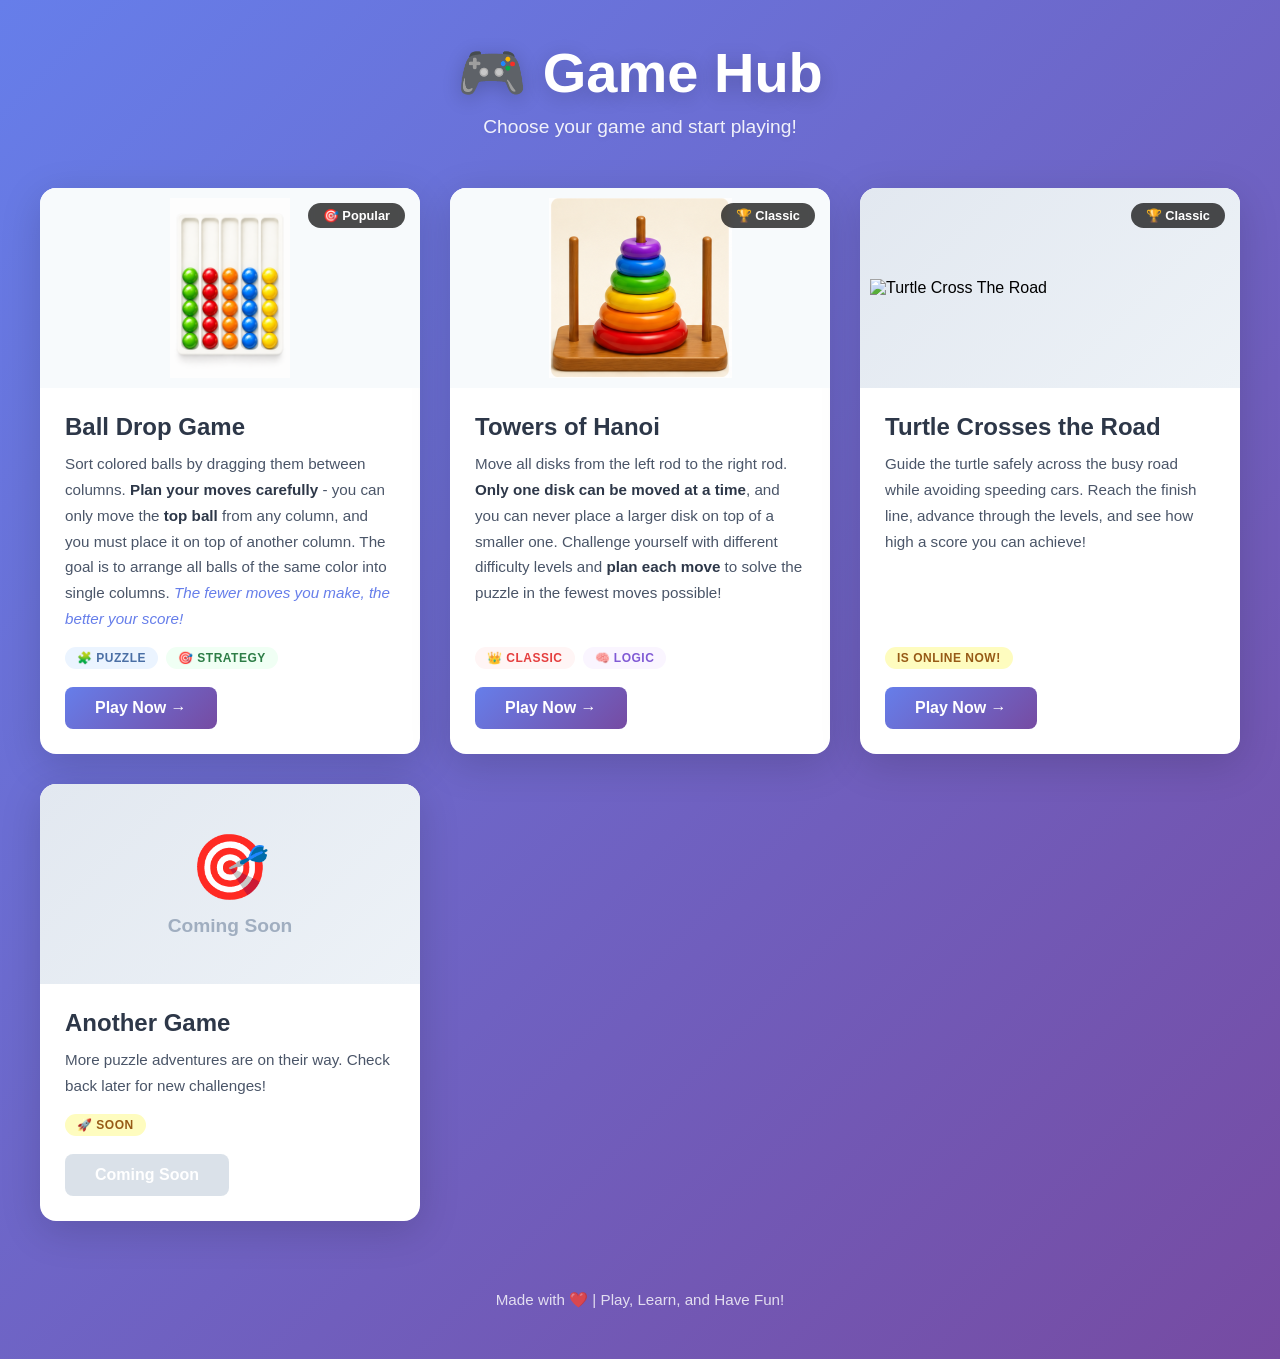
==== Home/index.html @ e2daf2ca "Update index.html" ====
<!DOCTYPE html>
<html lang="en">
<head>
    <meta charset="UTF-8" />
    <meta name="viewport" content="width=device-width, initial-scale=1.0" />
        <link rel="apple-touch-icon" sizes="180x180" href="favicon_io/apple-touch-icon.png">
<link rel="icon" type="image/png" sizes="32x32" href="favicon_io/favicon-32x32.png">
<link rel="icon" type="image/png" sizes="16x16" href="favicon_io/favicon-16x16.png">
<link rel="manifest" href="favicon_io/site.webmanifest">
    <title>Game Hub</title>
    <link rel="stylesheet" href="styles.css" />
</head>
<body>
    <div id="homepage">
        <header>
            <h1>🎮 Game Hub</h1>
            <p>Choose your game and start playing!</p>
        </header>

        <div id="game-grid">
            <!-- Game Card 1: Ball Drop Game -->
            <div class="game-card">
                <div class="game-card-image">
                    <img src="img/Balls.png" alt="Ball Drop Game" />
                    <div class="game-status">🎯 Popular</div>
                </div>
                <div class="game-card-content">
                    <h2>Ball Drop Game</h2>
                    <p class="game-description">
                        Sort colored balls by dragging them between columns. 
                        <strong>Plan your moves carefully</strong> - you can only move the 
                        <strong>top ball</strong> from any column, and you must place it 
                        on top of another column. The goal is to arrange all balls of 
                        the same color into single columns. 
                        <em>The fewer moves you make, the better your score!</em>
                    </p>
                    <div class="game-meta">
                        <span class="tag puzzle">🧩 Puzzle</span>
                        <span class="tag strategy">🎯 Strategy</span>
                    </div>
                    <a href="https://behroozmoniri.github.io/ball-drop-game/" class="play-btn">Play Now →</a>
                </div>
            </div>

            <!-- Game Card 2: Towers of Hanoi -->
            <div class="game-card">
                <div class="game-card-image">
                    <img class="hanoi-card-image" src="img/ToH.png" alt="Towers of Hanoi" />
                    <div class="game-status">🏆 Classic</div>
                </div>
                <div class="game-card-content">
                    <h2>Towers of Hanoi</h2>
                    <p class="game-description">
                        Move all disks from the left rod to the right rod. 
                        <strong>Only one disk can be moved at a time</strong>, 
                        and you can never place a larger disk on top of a smaller one. 
                        Challenge yourself with different difficulty levels and 
                        <strong>plan each move</strong> to solve the puzzle in the 
                        fewest moves possible!
                    </p>
                    <div class="game-meta">
                        <span class="tag classic">👑 Classic</span>
                        <span class="tag logic">🧠 Logic</span>
                    </div>
                    <a href="../game.html" class="play-btn">Play Now →</a>
                </div>
            </div>

            <!-- Game Card 3: Coming Soon -->
            <div class="game-card coming-soon">
                <div class="game-card-image">
                    <img class="turtle-image" src="https://raw.githubusercontent.com/BehroozMoniri/TurtleCrossesTheRoad/main/favicon_io/android-chrome-512x512.png" alt="Turtle Cross The Road" style="max-width:100%;height:auto;" />
                    <div class="game-status">🏆 Classic</div>
                    
        
                </div>
                <div class="game-card-content">
                    <h2>Turtle Crosses the Road</h2>
                    <p class="game-description">
                        Guide the turtle safely across the busy road while avoiding speeding cars. Reach the finish line, advance through the levels, and see how high a score you can achieve!
                    </p>
                    <div class="game-meta">
                        <span class="tag soon">Is online now!</span>
                    </div>
                    
                    <a href="https://behroozmoniri.github.io/TurtleCrossesTheRoad/" class="play-btn">Play Now →</a>
                </div>
            </div>

            <!-- Game Card 4: Coming Soon -->
            <div class="game-card coming-soon">
                <div class="game-card-image">
                    <div class="coming-soon-placeholder">
                        <span>🎯</span>
                        <p>Coming Soon</p>
                    </div>
                </div>
                <div class="game-card-content">
                    <h2>Another Game</h2>
                    <p class="game-description">
                        More puzzle adventures are on their way. Check back later 
                        for new challenges!
                    </p>
                    <div class="game-meta">
                        <span class="tag soon">🚀 Soon</span>
                    </div>
                    <button class="play-btn disabled" disabled>Coming Soon</button>
                </div>
            </div>
        </div>

        <footer>
            <p>Made with ❤️ | Play, Learn, and Have Fun!</p>
        </footer>
    </div>
</body>
</html>
---- Home/styles.css ----
* {
    margin: 0;
    padding: 0;
    box-sizing: border-box;
}

body {
    font-family: 'Segoe UI', Tahoma, Geneva, Verdana, sans-serif;
    background: linear-gradient(135deg, #667eea 0%, #764ba2 100%);
    min-height: 100vh;
    padding: 20px;
}

#homepage {
    max-width: 1400px;
    margin: 0 auto;
    padding: 20px;
}

/* ===== HEADER ===== */
header {
    text-align: center;
    margin-bottom: 50px;
    color: white;
}

header h1 {
    font-size: 3.5rem;
    font-weight: 800;
    text-shadow: 0 4px 20px rgba(0,0,0,0.2);
    margin-bottom: 10px;
}

header p {
    font-size: 1.2rem;
    opacity: 0.9;
    text-shadow: 0 2px 10px rgba(0,0,0,0.1);
}

/* ===== GAME GRID ===== */
#game-grid {
    display: grid;
    grid-template-columns: repeat(auto-fill, minmax(380px, 1fr));
    gap: 30px;
    margin-bottom: 40px;
}

/* ===== GAME CARD ===== */
.game-card {
    background: white;
    border-radius: 16px;
    overflow: hidden;
    box-shadow: 0 10px 40px rgba(0,0,0,0.15);
    transition: transform 0.3s ease, box-shadow 0.3s ease;
    display: flex;
    flex-direction: column;
}

.game-card:hover {
    transform: translateY(-8px);
    box-shadow: 0 20px 60px rgba(0,0,0,0.25);
}

.game-card-image {
    position: relative;
    background: #f7fafc;
    height: 200px;
    overflow: hidden;
    display: flex;
    align-items: center;
    justify-content: center;
}

.game-card-image img {
    width: 100%;
    height: 100%;
    object-fit: contain;
    padding: 10px;
    transition: transform 0.3s ease;
}

.game-card:hover .game-card-image img {
    transform: scale(1.05);
}

.game-status {
    position: absolute;
    top: 15px;
    right: 15px;
    background: rgba(0,0,0,0.7);
    color: white;
    padding: 5px 15px;
    border-radius: 20px;
    font-size: 0.8rem;
    font-weight: 600;
    backdrop-filter: blur(5px);
}

.game-card-content {
    padding: 25px;
    flex: 1;
    display: flex;
    flex-direction: column;
}

.game-card-content h2 {
    color: #2d3748;
    font-size: 1.5rem;
    margin-bottom: 10px;
}

.game-description {
    color: #4a5568;
    line-height: 1.7;
    font-size: 0.95rem;
    flex: 1;
    margin-bottom: 15px;
}

.game-description strong {
    color: #2d3748;
}

.game-description em {
    color: #667eea;
    font-style: italic;
}

.game-meta {
    display: flex;
    gap: 8px;
    margin-bottom: 18px;
    flex-wrap: wrap;
}

.tag {
    padding: 4px 12px;
    border-radius: 20px;
    font-size: 0.75rem;
    font-weight: 600;
    text-transform: uppercase;
    letter-spacing: 0.5px;
}

.tag.puzzle {
    background: #ebf4ff;
    color: #4a6fa5;
}

.tag.strategy {
    background: #f0fff4;
    color: #2d7d46;
}

.tag.classic {
    background: #fff5f5;
    color: #e53e3e;
}

.tag.logic {
    background: #faf5ff;
    color: #805ad5;
}

.tag.soon {
    background: #fefcbf;
    color: #975a16;
}

.play-btn {
    display: inline-block;
    padding: 12px 30px;
    background: linear-gradient(135deg, #667eea 0%, #764ba2 100%);
    color: white;
    border: none;
    border-radius: 8px;
    font-weight: 600;
    font-size: 1rem;
    cursor: pointer;
    transition: all 0.3s ease;
    text-decoration: none;
    text-align: center;
    align-self: flex-start;
}
.turtle-image {
   width: auto;
    height: 100%;
    max-width: 88%;
    max-height: 88%;
    object-fit: contain;
    display: block;
}
.play-btn:hover {
    transform: scale(1.05);
    box-shadow: 0 8px 25px rgba(102, 126, 234, 0.4);
}

.play-btn.disabled {
    background: #cbd5e0;
    cursor: not-allowed;
    opacity: 0.7;
}

.play-btn.disabled:hover {
    transform: none;
    box-shadow: none;
}

/* ===== COMING SOON CARD ===== */
.coming-soon .game-card-image {
    background: linear-gradient(135deg, #e2e8f0 0%, #edf2f7 100%);
}

.coming-soon-placeholder {
    display: flex;
    flex-direction: column;
    align-items: center;
    justify-content: center;
    color: #a0aec0;
}

.coming-soon-placeholder span {
    font-size: 4rem;
    margin-bottom: 10px;
}

.coming-soon-placeholder p {
    font-size: 1.2rem;
    font-weight: 600;
}

.coming-soon .game-card {
    opacity: 0.7;
}

.coming-soon .game-card:hover {
    transform: translateY(-4px);
}

/* ===== FOOTER ===== */
footer {
    text-align: center;
    color: white;
    padding: 30px 0 10px 0;
    opacity: 0.8;
    font-size: 0.95rem;
}

/* ===== RESPONSIVE ===== */
@media (max-width: 768px) {
    header h1 {
        font-size: 2.5rem;
    }
    
    header p {
        font-size: 1rem;
    }
    
    #game-grid {
        grid-template-columns: 1fr;
        gap: 25px;
    }
    
    .game-card-image {
        height: 180px;
    }
    
    .game-card-content h2 {
        font-size: 1.3rem;
    }
    
    .game-description {
        font-size: 0.9rem;
    }
}

@media (max-width: 480px) {
    header h1 {
        font-size: 2rem;
    }
    
    .game-card-image {
        height: 150px;
    }
    
    .game-card-content {
        padding: 18px;
    }
    
    .play-btn {
        padding: 10px 24px;
        font-size: 0.9rem;
        width: 100%;
        text-align: center;
    }
    
    .game-status {
        font-size: 0.7rem;
        padding: 4px 12px;
    }
}

/* ===== SCROLLBAR STYLING ===== */
::-webkit-scrollbar {
    width: 10px;
}

::-webkit-scrollbar-track {
    background: rgba(255,255,255,0.1);
    border-radius: 10px;
}

::-webkit-scrollbar-thumb {
    background: rgba(255,255,255,0.3);
    border-radius: 10px;
}

::-webkit-scrollbar-thumb:hover {
    background: rgba(255,255,255,0.5);
}
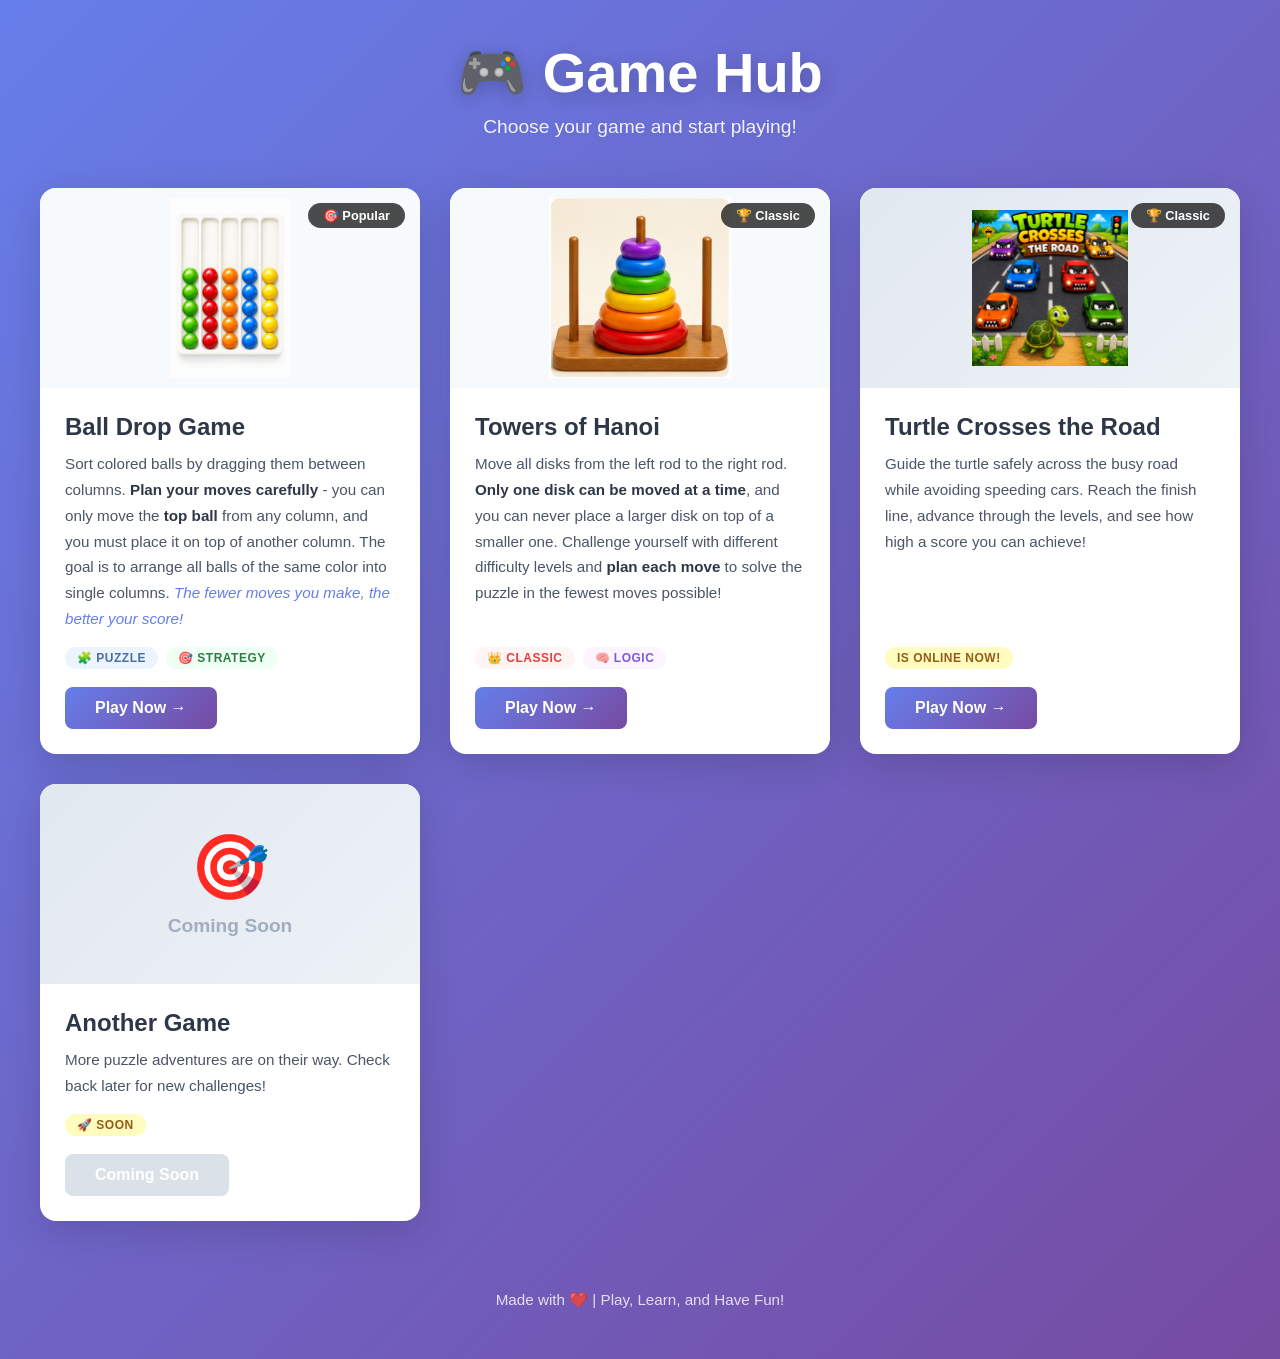
==== commit 9913cef8: "Update image source for Turtle Cross The Road" ====
--- a/Home/index.html
+++ b/Home/index.html
@@ -69,7 +69,7 @@
             <!-- Game Card 3: Coming Soon -->
             <div class="game-card coming-soon">
                 <div class="game-card-image">
-                    <img class="turtle-image" src="https://raw.githubusercontent.com/BehroozMoniri/TurtleCrossesTheRoad/main/favicon_io/android-chrome-512x512.png" alt="Turtle Cross The Road" style="max-width:100%;height:auto;" />
+                    <img class="turtle-image" src="img/TurtleCrossesTheRoad.png" alt="Turtle Cross The Road" style="max-width:100%;height:auto;" />
                     <div class="game-status">🏆 Classic</div>
                     
         
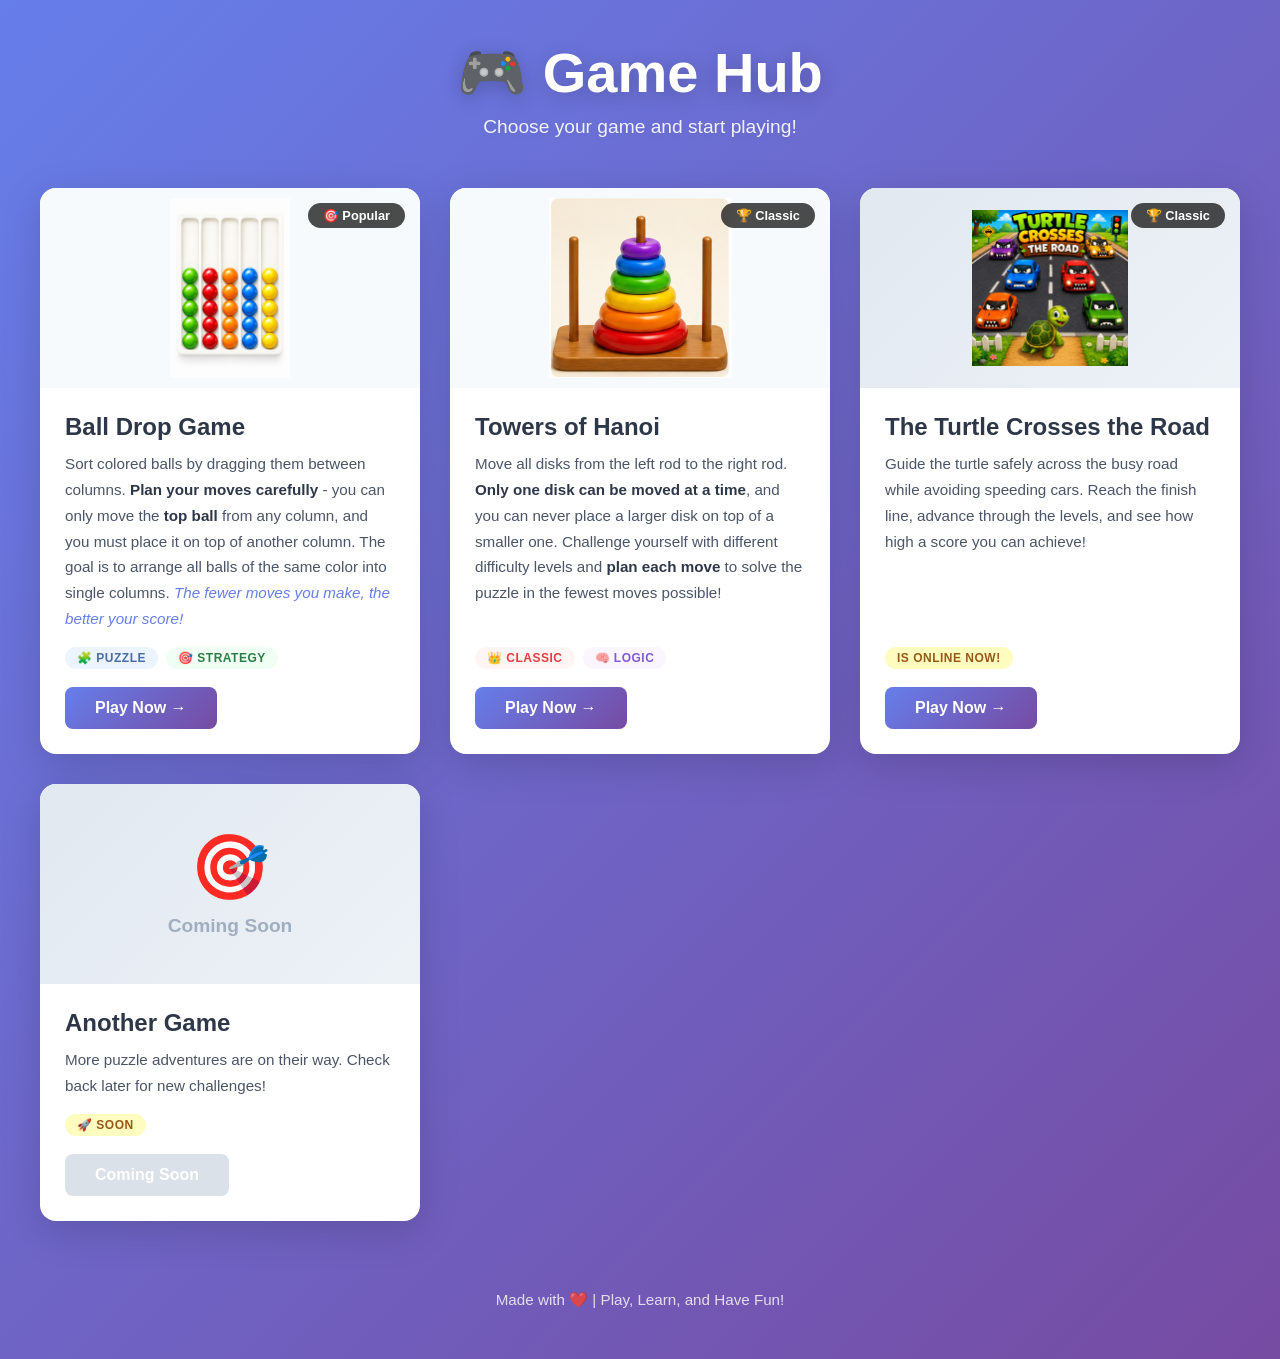
==== commit a3ce5c4c: "Change game title to 'The Turtle Crosses the Road' Updated the game title for clarity." ====
--- a/Home/index.html
+++ b/Home/index.html
@@ -71,11 +71,9 @@
                 <div class="game-card-image">
                     <img class="turtle-image" src="img/TurtleCrossesTheRoad.png" alt="Turtle Cross The Road" style="max-width:100%;height:auto;" />
                     <div class="game-status">🏆 Classic</div>
-                    
-        
                 </div>
                 <div class="game-card-content">
-                    <h2>Turtle Crosses the Road</h2>
+                    <h2>The Turtle Crosses the Road</h2>
                     <p class="game-description">
                         Guide the turtle safely across the busy road while avoiding speeding cars. Reach the finish line, advance through the levels, and see how high a score you can achieve!
                     </p>
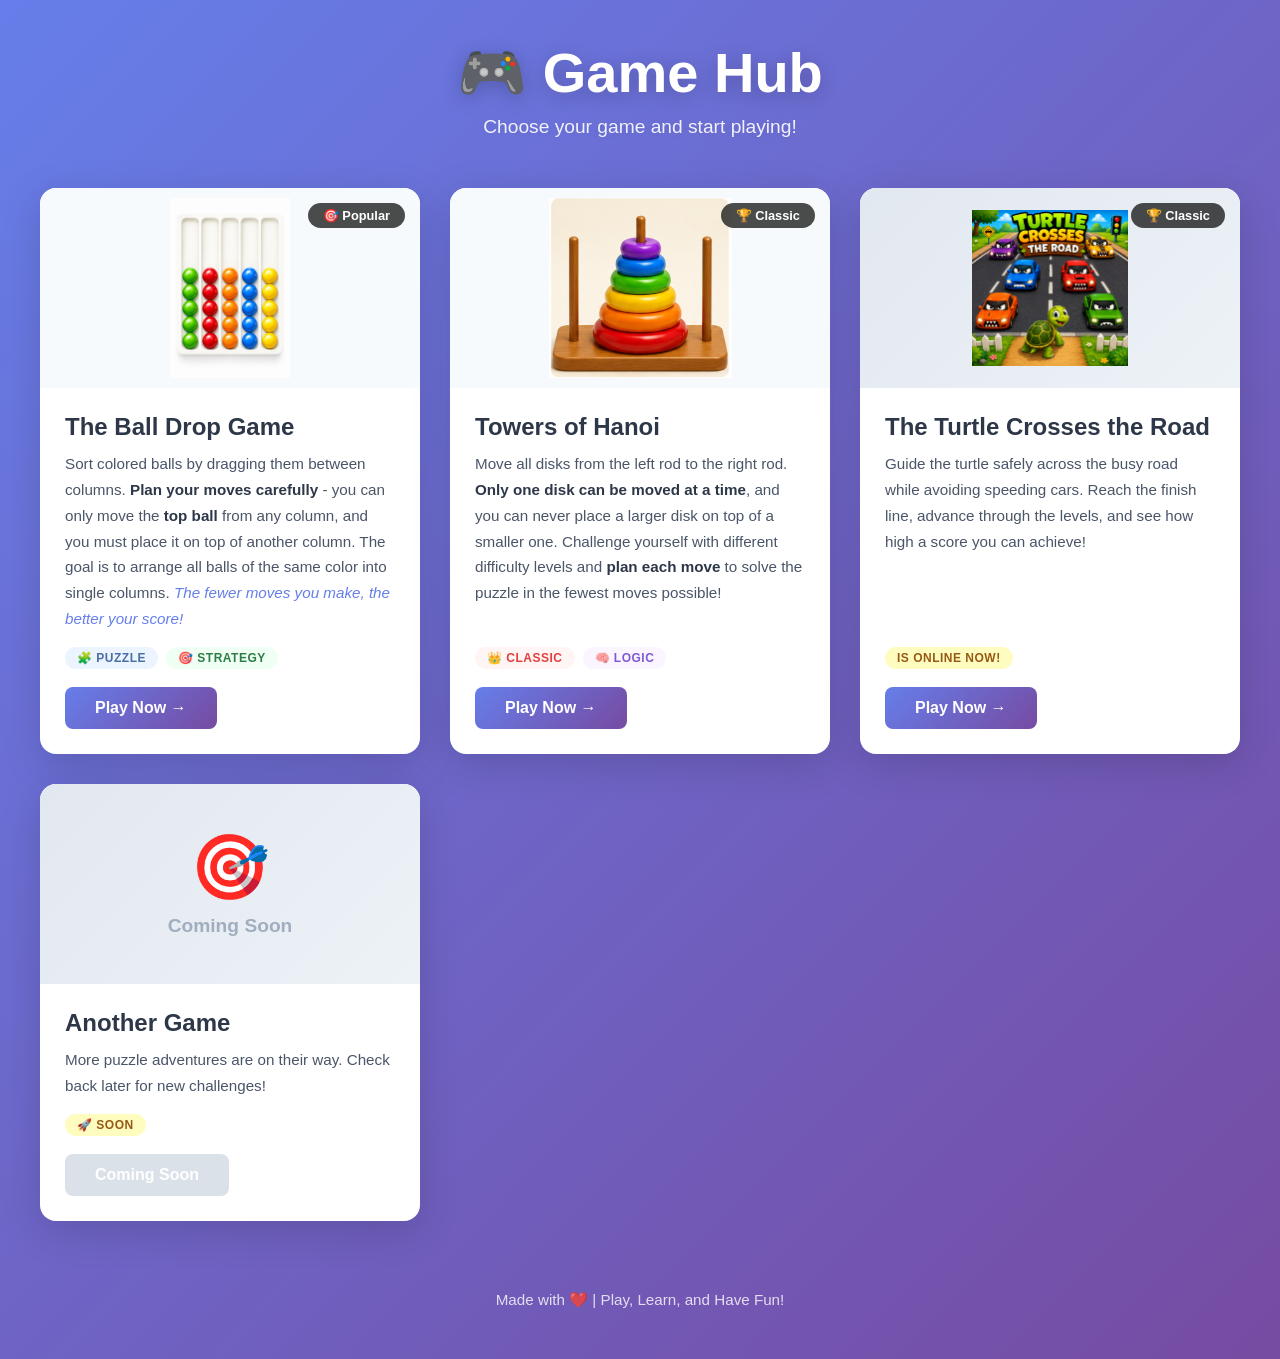
==== commit 602ded88: "Update game title to 'The Ball Drop Game'" ====
--- a/Home/index.html
+++ b/Home/index.html
@@ -25,7 +25,7 @@
                     <div class="game-status">🎯 Popular</div>
                 </div>
                 <div class="game-card-content">
-                    <h2>Ball Drop Game</h2>
+                    <h2>The Ball Drop Game</h2>
                     <p class="game-description">
                         Sort colored balls by dragging them between columns. 
                         <strong>Plan your moves carefully</strong> - you can only move the 
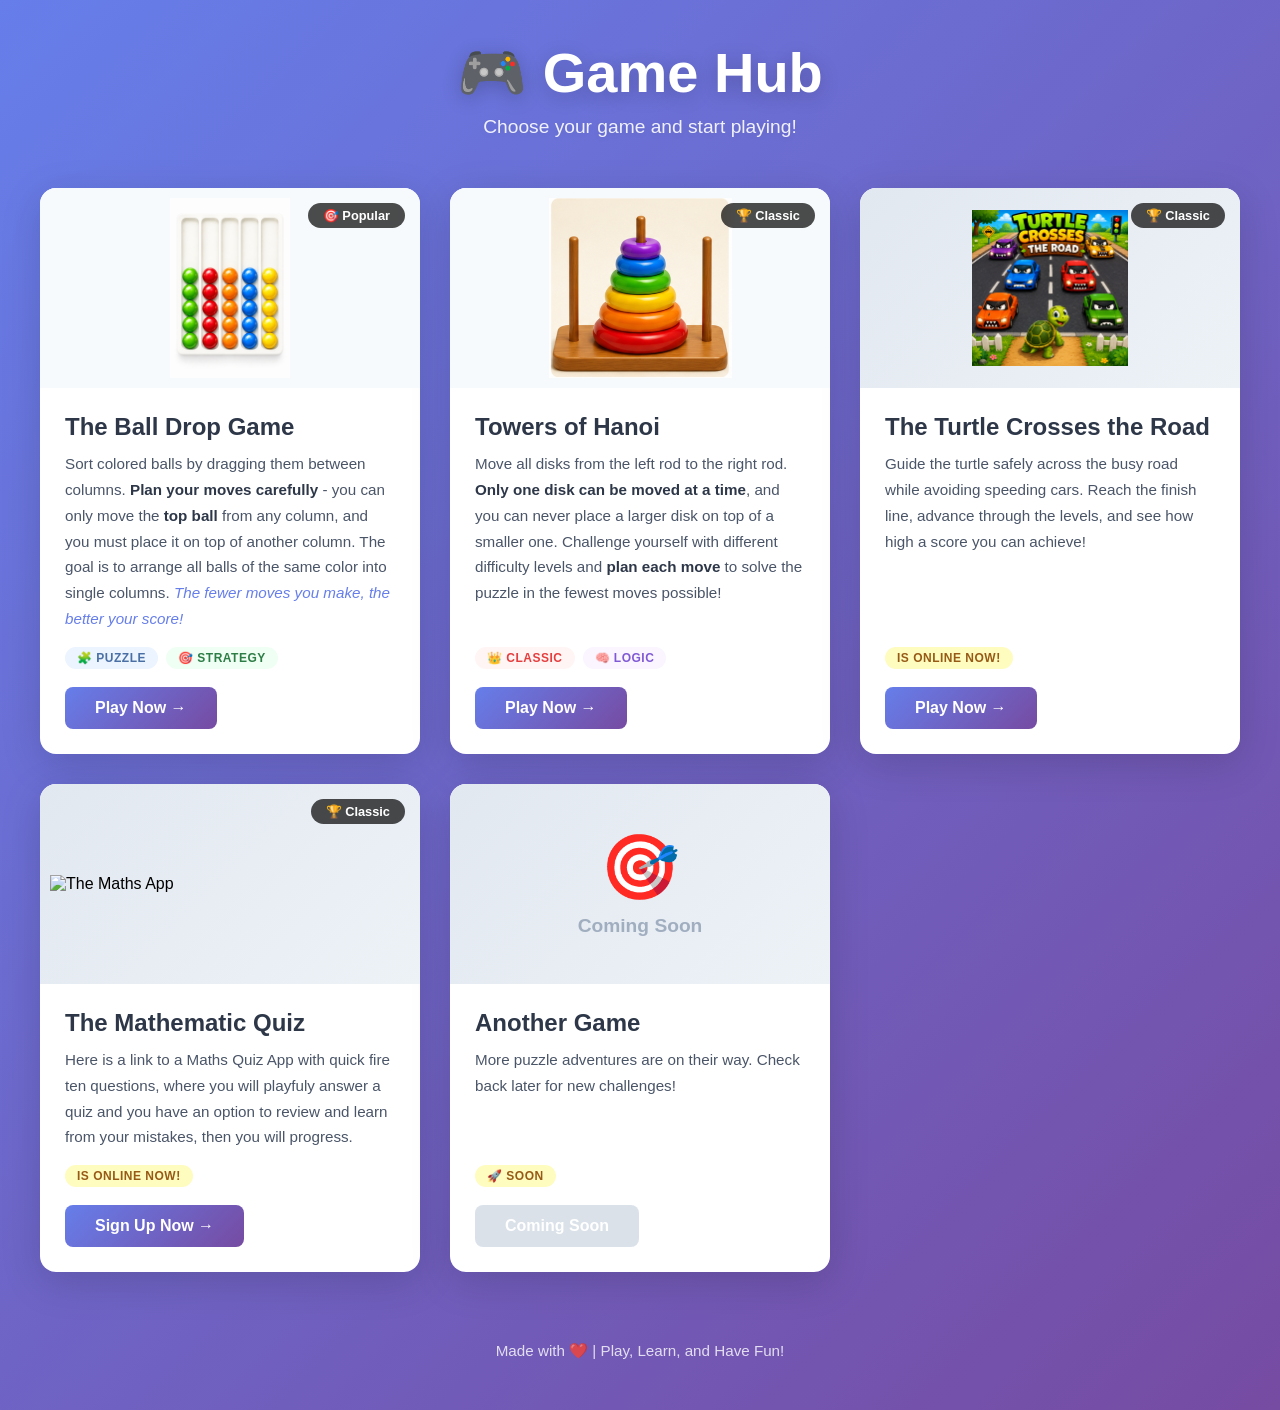
==== commit cf1778b6: "Update index.html" ====
--- a/Home/index.html
+++ b/Home/index.html
@@ -85,7 +85,26 @@
                 </div>
             </div>
 
-            <!-- Game Card 4: Coming Soon -->
+            
+            <div class="game-card coming-soon">
+                <div class="game-card-image">
+                    <img class="turtle-image" src="img/math.png" alt="The Maths App" style="max-width:100%;height:auto;" />
+                    <div class="game-status">🏆 Classic</div>
+                </div>
+                <div class="game-card-content">
+                    <h2>The Mathematic Quiz</h2>
+                    <p class="game-description">
+                        Here is a link to a Maths Quiz App with quick fire ten questions, where you will playfuly answer a quiz and you have an option to review and learn from your mistakes, then you will progress.
+                    </p>
+                    <div class="game-meta">
+                        <span class="tag soon">Is online now!</span>
+                    </div>
+                    
+                    <a href="https://math-app-one-beige.vercel.app/signup" class="play-btn">Sign Up Now →</a>
+                </div>
+            </div>
+            
+            <!-- Game Card 5: Coming Soon -->
             <div class="game-card coming-soon">
                 <div class="game-card-image">
                     <div class="coming-soon-placeholder">
--- a/Home/styles.css
+++ b/Home/styles.css
@@ -185,8 +185,8 @@
 .turtle-image {
    width: auto;
     height: 100%;
-    max-width: 88%;
-    max-height: 88%;
+     max-width: 88%;
+    max-height: 88%; 
     object-fit: contain;
     display: block;
 }
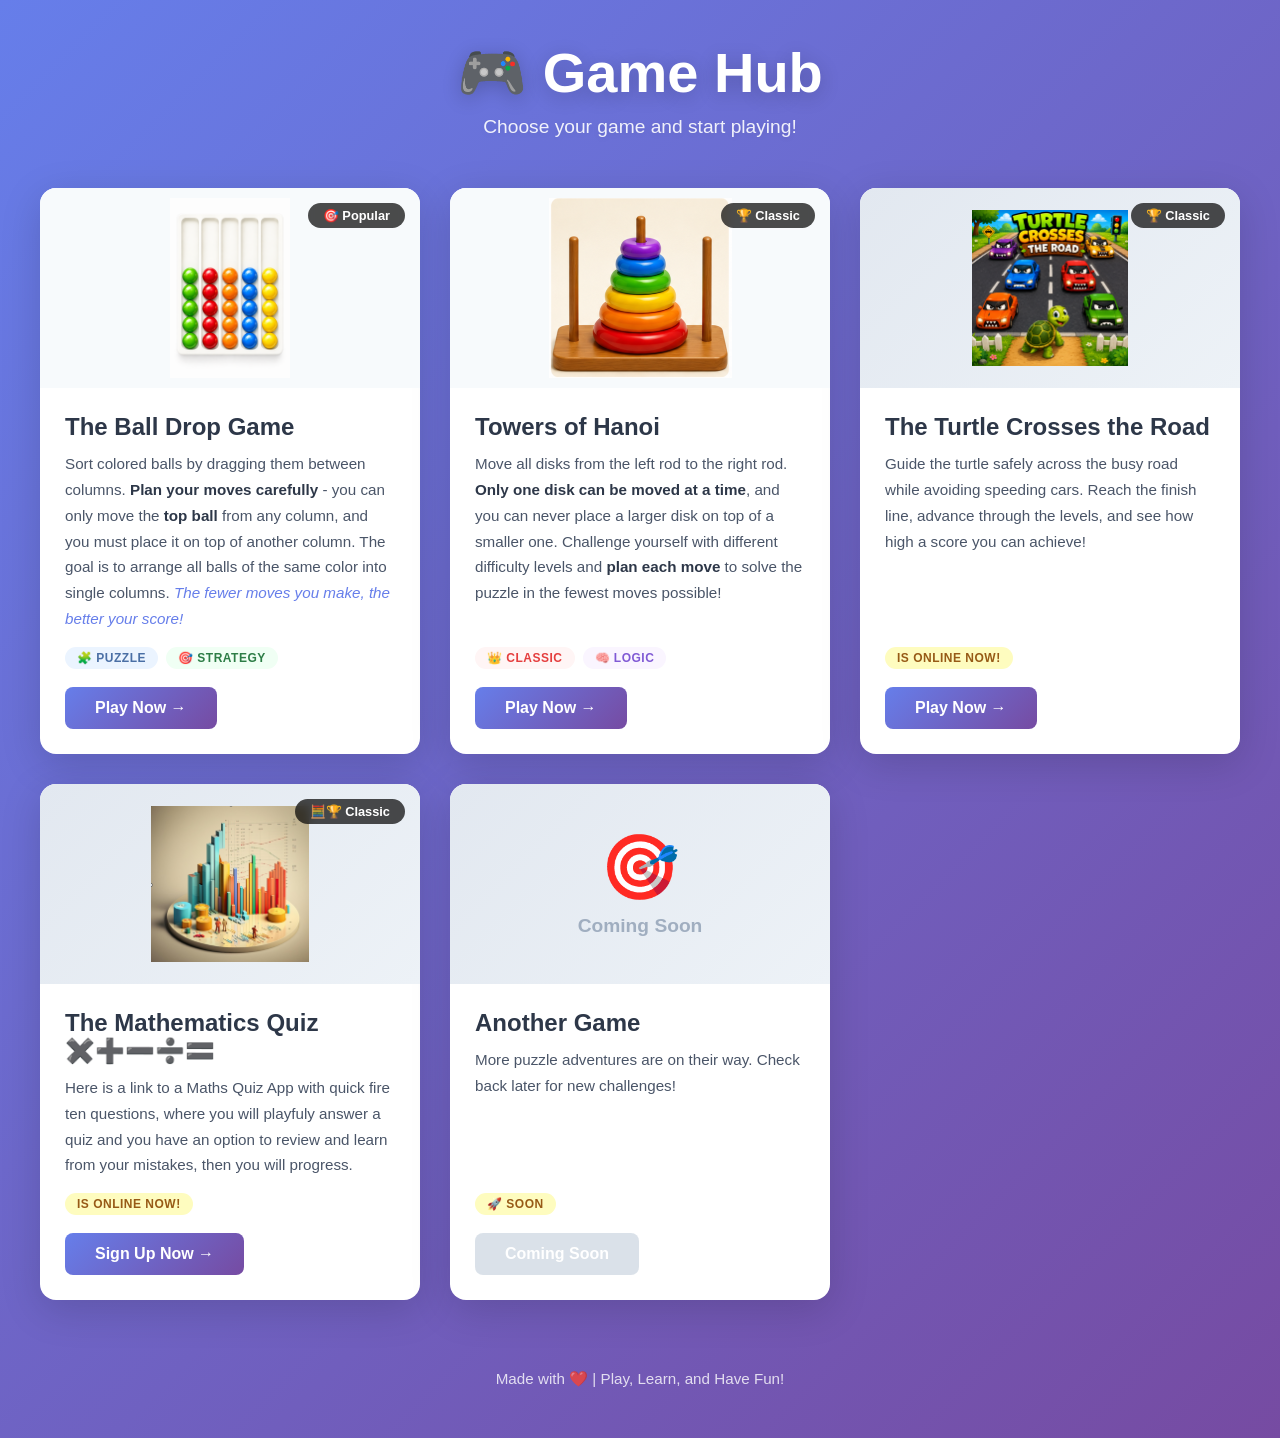
==== commit 64d32f58: "Enhance game card with new title and status Updated game title and status with additional emojis." ====
--- a/Home/index.html
+++ b/Home/index.html
@@ -89,10 +89,10 @@
             <div class="game-card coming-soon">
                 <div class="game-card-image">
                     <img class="turtle-image" src="img/math.png" alt="The Maths App" style="max-width:100%;height:auto;" />
-                    <div class="game-status">🏆 Classic</div>
+                    <div class="game-status"> 🧮🏆 Classic</div>
                 </div>
                 <div class="game-card-content">
-                    <h2>The Mathematic Quiz</h2>
+                    <h2>The Mathematics Quiz <br> ✖️➕➖➗🟰</h2>
                     <p class="game-description">
                         Here is a link to a Maths Quiz App with quick fire ten questions, where you will playfuly answer a quiz and you have an option to review and learn from your mistakes, then you will progress.
                     </p>
--- a/Home/styles.css
+++ b/Home/styles.css
@@ -76,6 +76,7 @@
     height: 100%;
     object-fit: contain;
     padding: 10px;
+    border-radius: 5px;
     transition: transform 0.3s ease;
 }
 
@@ -189,6 +190,8 @@
     max-height: 88%; 
     object-fit: contain;
     display: block;
+    border-radius: 5px;
+    transition: transform 0.3s ease;
 }
 .play-btn:hover {
     transform: scale(1.05);
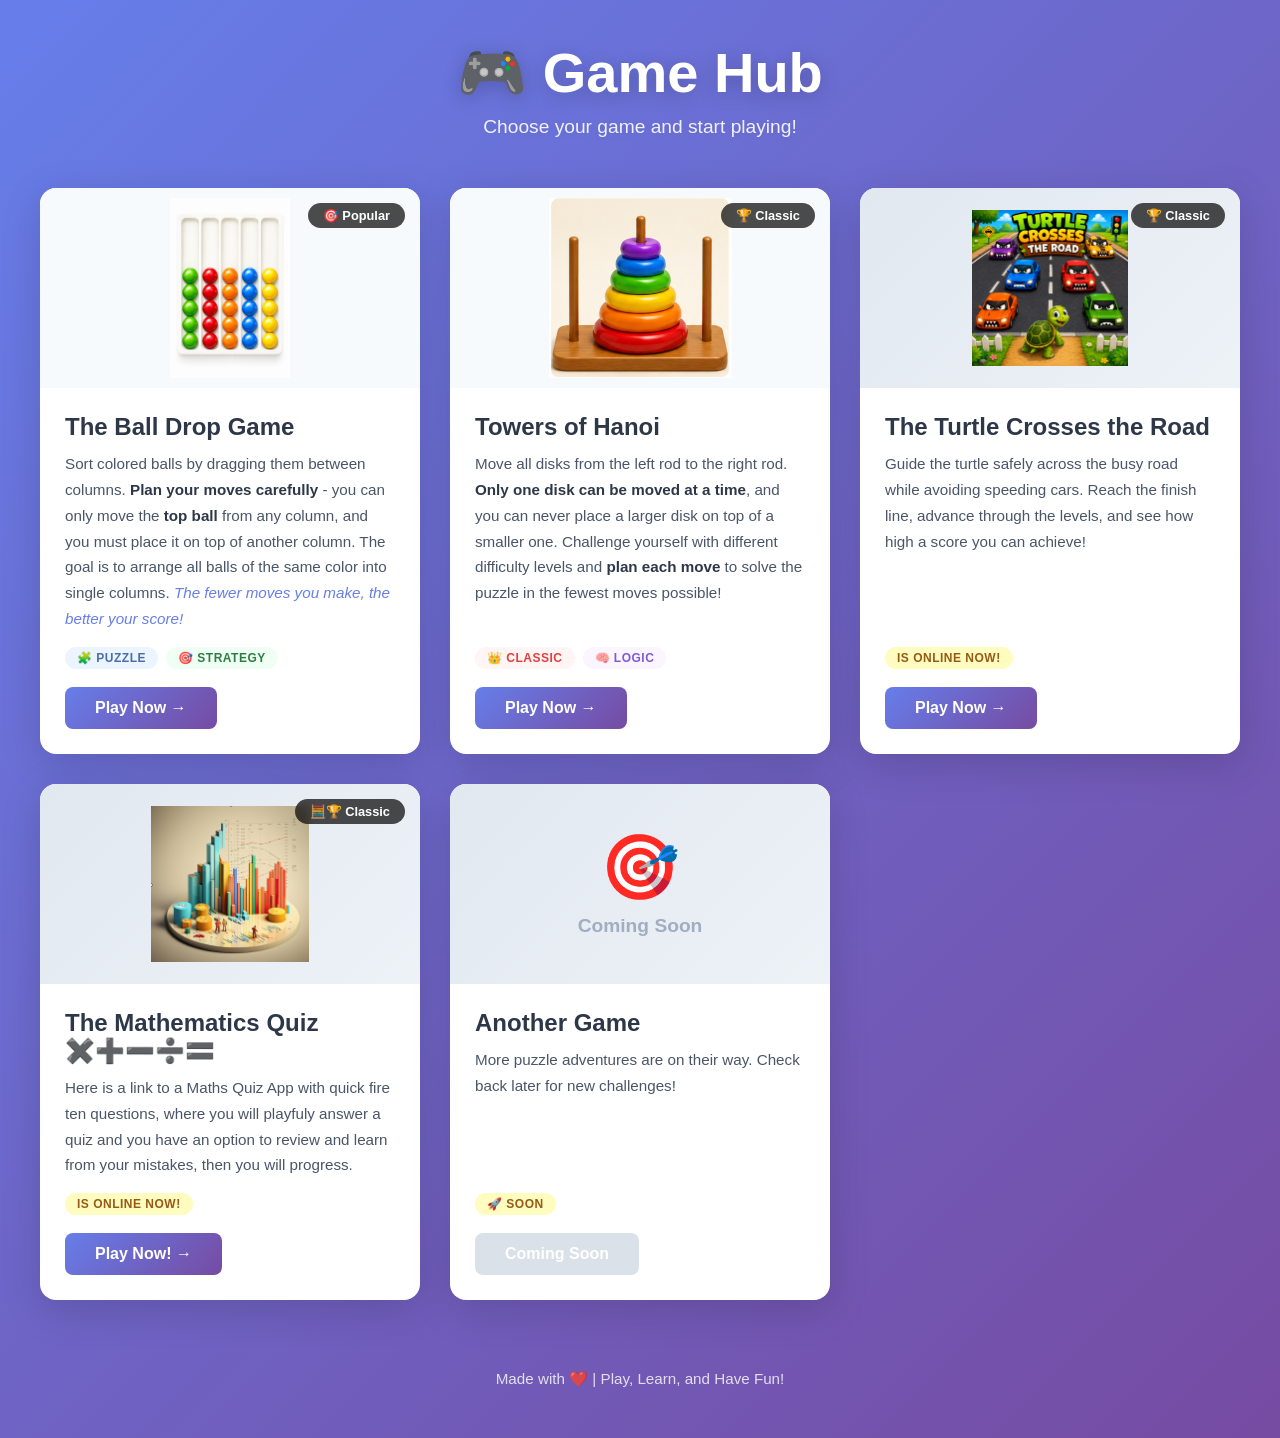
==== commit 1419b4fe: "Update index.html" ====
--- a/Home/index.html
+++ b/Home/index.html
@@ -100,7 +100,7 @@
                         <span class="tag soon">Is online now!</span>
                     </div>
                     
-                    <a href="https://math-app-one-beige.vercel.app/signup" class="play-btn">Sign Up Now →</a>
+                    <a href="https://math-app-one-beige.vercel.app/dashboard" class="play-btn">Play Now! →</a>
                 </div>
             </div>
             
